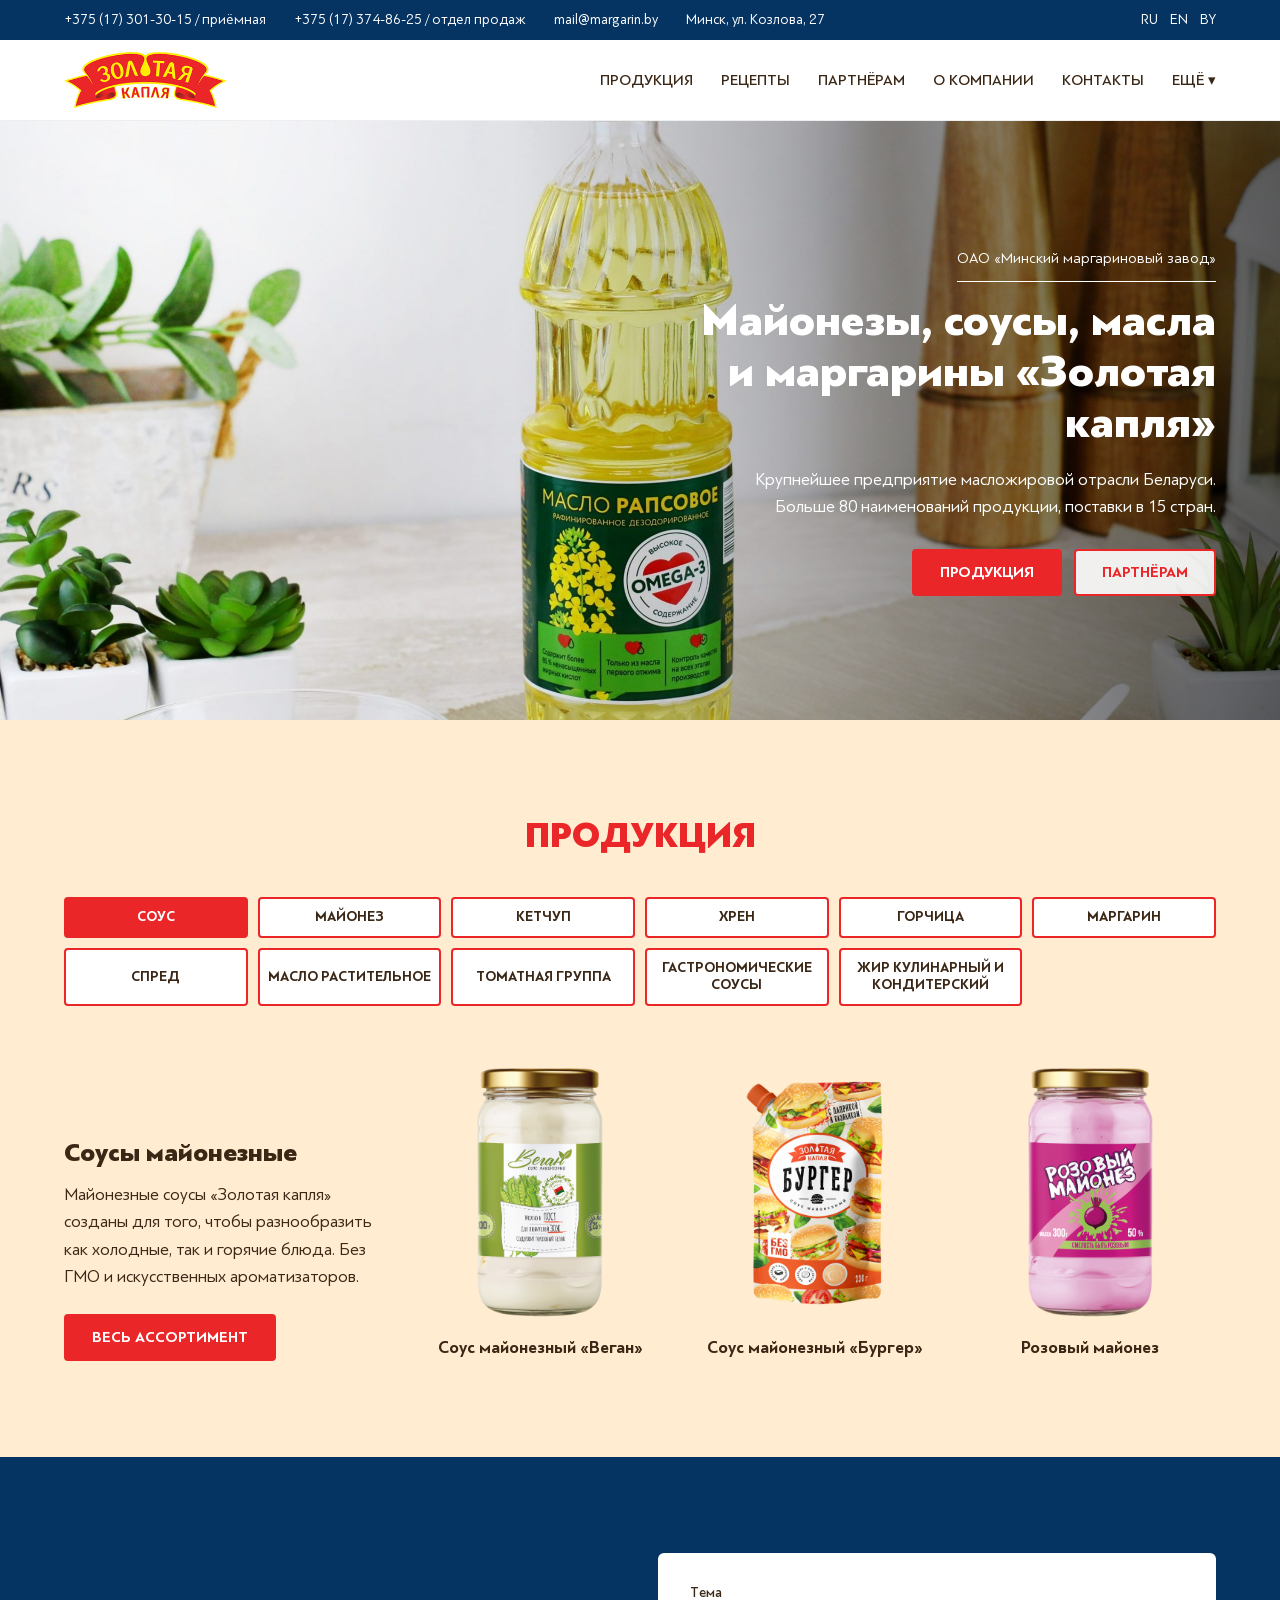
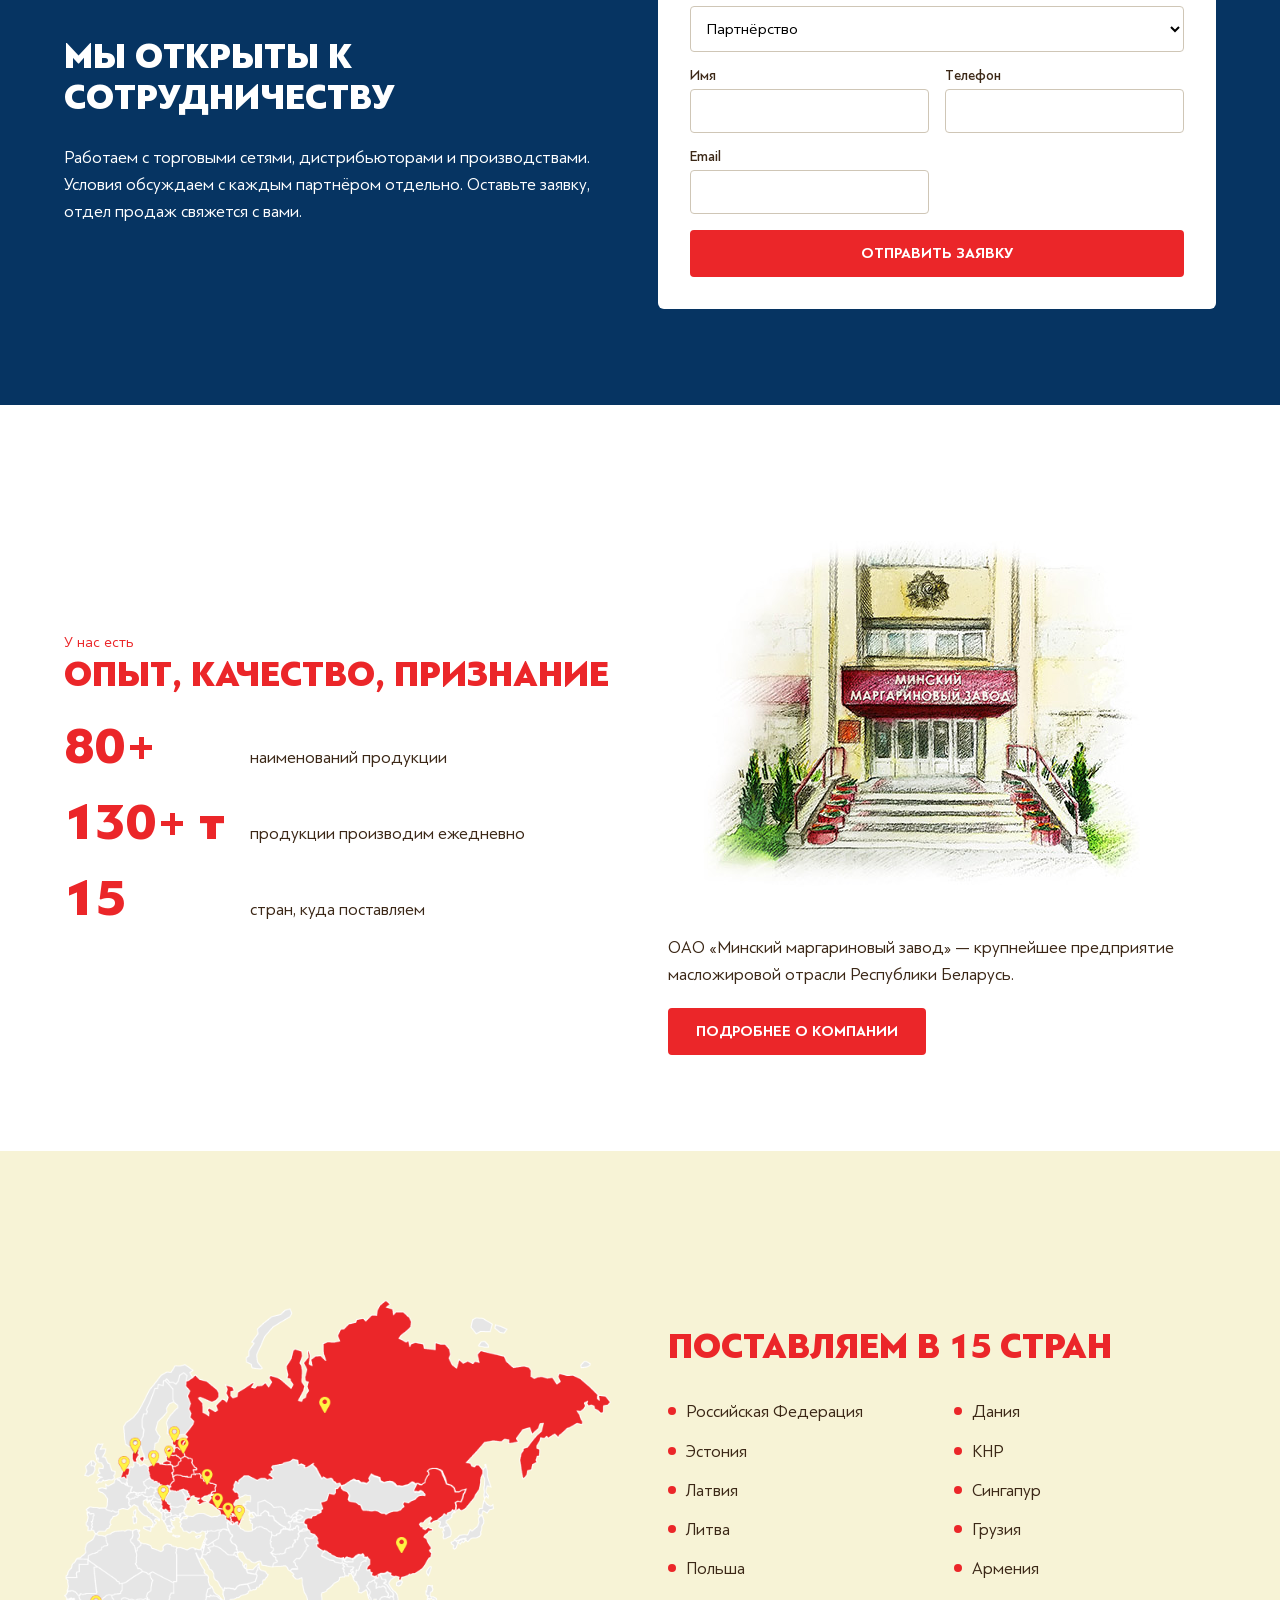
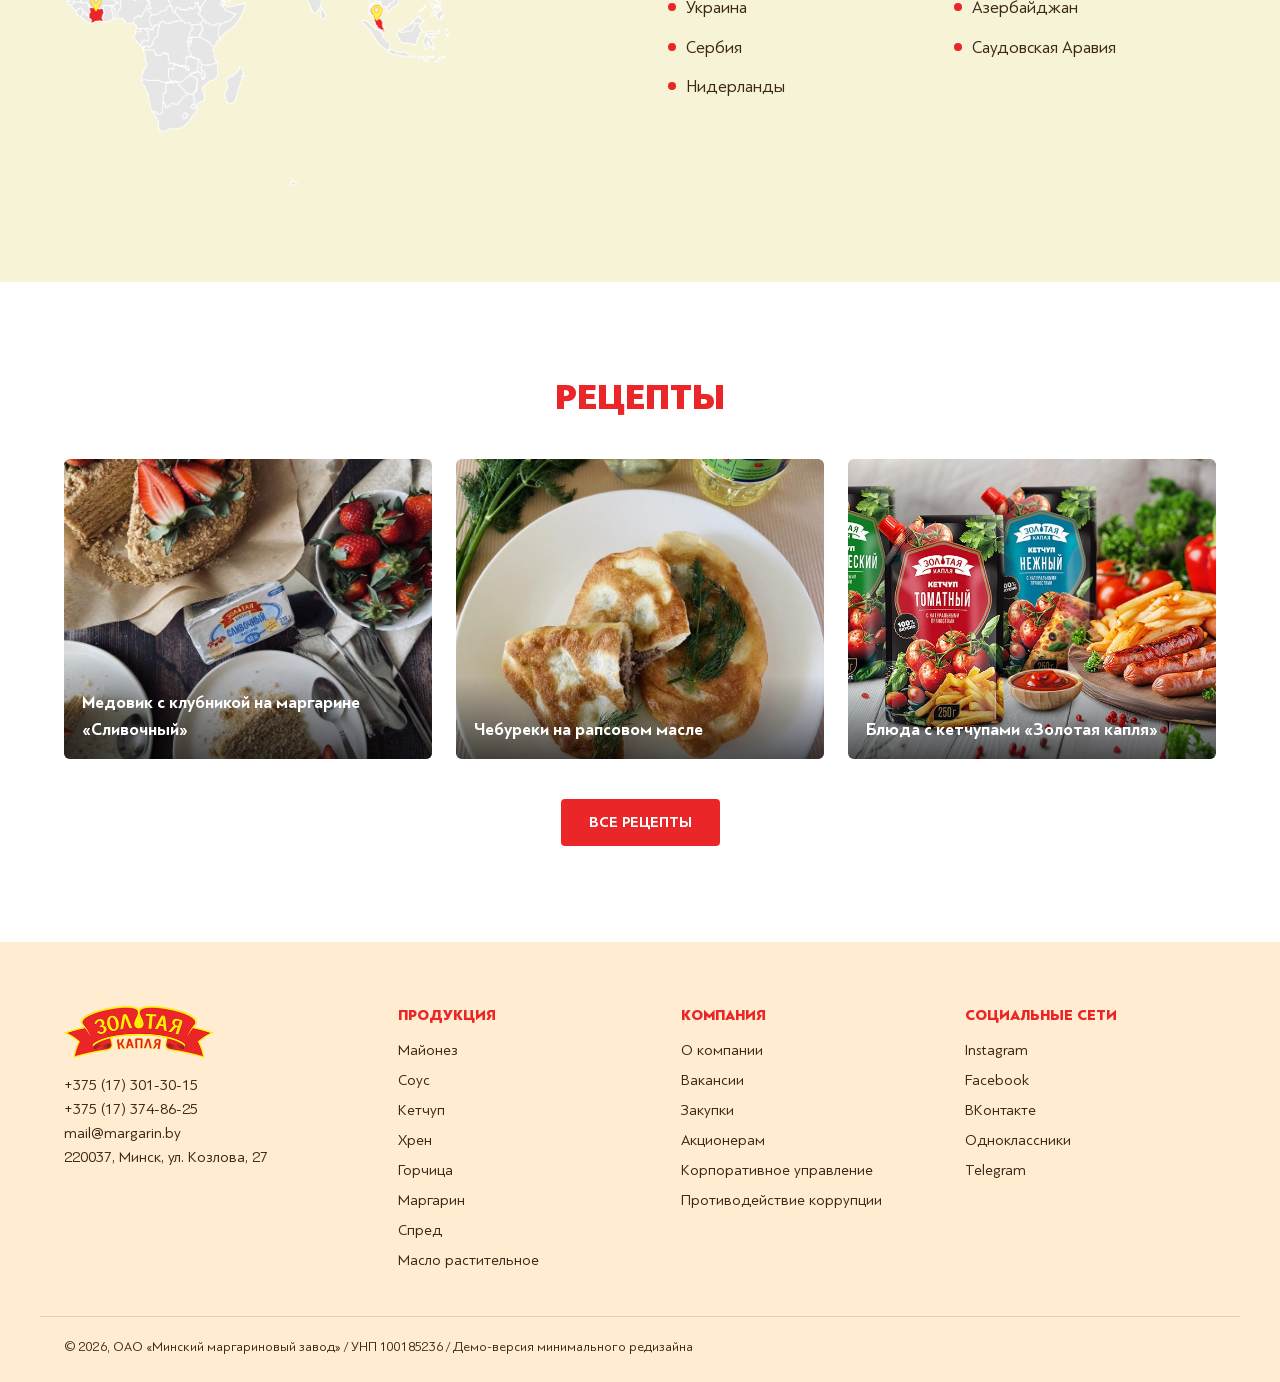
==== minimal/index.html @ 874c421f "Minimal redesign version in /minimal" ====
<!doctype html><html lang="ru"><head><meta charset="utf-8"><meta name="viewport" content="width=device-width,initial-scale=1">
<title>Минский маргариновый завод / Золотая капля</title><link rel="stylesheet" href="style.css"></head><body>
<div class="topbar"><div class="container tb">
  <a href="tel:+375173013015">+375 (17) 301-30-15 / приёмная</a><a href="tel:+375173748625">+375 (17) 374-86-25 / отдел продаж</a><a href="mailto:mail@margarin.by">mail@margarin.by</a><span>Минск, ул. Козлова, 27</span>
  <span class="lang"><a href="#">RU</a><a href="#">EN</a><a href="#">BY</a></span></div></div>
<header class="head"><div class="container hd">
  <a href="#" class="logo"><img src="../assets/logo.png" alt="Золотая капля"></a>
  <button class="burger" aria-expanded="false" aria-controls="nav">Меню</button>
  <nav id="nav" class="nav">
    <a href="#products">Продукция</a><a href="#recipes">Рецепты</a><a href="#partners">Партнёрам</a><a href="#about">О компании</a><a href="#contacts">Контакты</a>
    <div class="more"><button aria-expanded="false">Ещё</button><div class="drop">
      <a href="https://margarin.by/press-centr/news/">Новости</a><a href="https://margarin.by/vacancies/">Вакансии</a><a href="https://margarin.by/partners/zakupki/">Закупки</a><a href="https://margarin.by/press-centr/dlya-akczionerov/o-sobraniyah-akczionerov/">Акционерам</a><a href="https://margarin.by/korporativnoe-upravlenie/struktura-korporativnogo-upravleniya-oao-minskij-margarinovyj-zavod/">Корпоративное управление</a><a href="https://margarin.by/obrashheniya/">Обращения</a><a href="https://margarin.by/kafe/">Кафе</a><a href="https://margarin.by/turizm/">Туризм</a></div></div>
  </nav></div></header>

<section class="hero"><img src="../assets/hero.jpg" alt="Масло рапсовое «Золотая капля»">
  <div class="container"><div class="hero-tx">
    <p class="small">ОАО «Минский маргариновый завод»</p>
    <h1>Майонезы, соусы, масла и маргарины «Золотая капля»</h1>
    <p>Крупнейшее предприятие масложировой отрасли Беларуси. Больше 80 наименований продукции, поставки в 15 стран.</p>
    <div class="btns"><a class="btn" href="#products">Продукция</a><a class="btn ghost" href="#partners">Партнёрам</a></div>
  </div></div></section>

<section class="cats" id="products"><div class="container">
  <h2 class="title">Продукция</h2>
  <div class="cat-grid">
    <a class="on" href="https://margarin.by/product/sous/">Соус</a><a href="https://margarin.by/product/majonez/">Майонез</a><a href="https://margarin.by/product/ketchup/">Кетчуп</a><a href="https://margarin.by/product/hren/">Хрен</a><a href="https://margarin.by/product/gorchicza/">Горчица</a><a href="https://margarin.by/product/margarin/">Маргарин</a><a href="https://margarin.by/product/spred/">Спред</a><a href="https://margarin.by/product/maslo-rastitelnoe/">Масло растительное</a><a href="https://margarin.by/product/tomatnaya-gruppa/">Томатная группа</a><a href="https://margarin.by/product/inaya-produkcziya/">Гастрономические соусы</a><a href="https://margarin.by/product/zhir-kulinarnyj-i-konditerskij/">Жир кулинарный и кондитерский</a>
  </div>
  <div class="feat">
    <div class="feat-tx"><h3>Соусы майонезные</h3><p>Майонезные соусы «Золотая капля» созданы для того, чтобы разнообразить как холодные, так и горячие блюда. Без ГМО и искусственных ароматизаторов.</p><a class="btn" href="https://margarin.by/product/sous/">Весь ассортимент</a></div>
    <figure><img src="../assets/pack-vegan.png" alt=""><figcaption>Соус майонезный «Веган»</figcaption></figure>
    <figure><img src="../assets/pack-burger.png" alt=""><figcaption>Соус майонезный «Бургер»</figcaption></figure>
    <figure><img src="../assets/pack-pink.png" alt=""><figcaption>Розовый майонез</figcaption></figure>
  </div></div></section>

<section class="partner-cta" id="partners"><div class="container pc">
  <div><h2 class="title left">Мы открыты к сотрудничеству</h2><p>Работаем с торговыми сетями, дистрибьюторами и производствами. Условия обсуждаем с каждым партнёром отдельно. Оставьте заявку, отдел продаж свяжется с вами.</p></div>
  <form class="form" onsubmit="event.preventDefault();this.querySelector('.note').hidden=false">
    <label>Тема<select><option>Партнёрство</option><option>Прайс</option><option>Экспорт</option><option>Другое</option></select></label>
    <label>Имя<input required></label><label>Телефон<input type="tel" required></label><label>Email<input type="email"></label>
    <button class="btn">Отправить заявку</button><p class="note" hidden>Это демо: форма никуда не отправляется.</p>
  </form></div></section>

<section class="about" id="about"><div class="container ab">
  <div><p class="small red">У нас есть</p><h2 class="title left">Опыт, качество, признание</h2>
    <ul class="nums"><li><b>80+</b>наименований продукции</li><li><b>130+ т</b>продукции производим ежедневно</li><li><b>15</b>стран, куда поставляем</li></ul></div>
  <div class="ab-r"><img src="../assets/zavod.jpg" alt="Здание завода, иллюстрация"><p>ОАО «Минский маргариновый завод» — крупнейшее предприятие масложировой отрасли Республики Беларусь.</p><a class="btn" href="https://margarin.by/about/">Подробнее о компании</a></div>
</div></section>

<section class="export"><div class="container ex">
  <img src="../assets/map.png" alt="Карта экспорта">
  <div><h2 class="title left">Поставляем в 15 стран</h2><ul class="towns"><li>Российская Федерация</li><li>Эстония</li><li>Латвия</li><li>Литва</li><li>Польша</li><li>Украина</li><li>Сербия</li><li>Нидерланды</li><li>Дания</li><li>КНР</li><li>Сингапур</li><li>Грузия</li><li>Армения</li><li>Азербайджан</li><li>Саудовская Аравия</li></ul></div>
</div></section>

<section class="recipes" id="recipes"><div class="container">
  <h2 class="title">Рецепты</h2>
  <div class="rg">
    <a href="https://margarin.by/recipe/medovik-s-klubnikoj-na-margarine-slivochnyj-tm-zolotaya-kaplya/"><img src="../assets/medovik.jpg" alt=""><span>Медовик с клубникой на маргарине «Сливочный»</span></a>
    <a href="https://margarin.by/recipe/chebureki-na-rapsovom-masle/"><img src="../assets/cheburek.jpg" alt=""><span>Чебуреки на рапсовом масле</span></a>
    <a href="https://margarin.by/recipe/"><img src="../assets/ketchupy.jpg" alt=""><span>Блюда с кетчупами «Золотая капля»</span></a>
  </div><p class="center"><a class="btn" href="https://margarin.by/recipe/">Все рецепты</a></p></div></section>

<footer class="foot" id="contacts"><div class="container ft">
  <div><img src="../assets/logo.png" alt="" width="150"><p><a href="tel:+375173013015">+375 (17) 301-30-15</a><br><a href="tel:+375173748625">+375 (17) 374-86-25</a><br><a href="mailto:mail@margarin.by">mail@margarin.by</a><br>220037, Минск, ул. Козлова, 27</p></div>
  <div><h4>Продукция</h4><a href="#">Майонез</a><a href="#">Соус</a><a href="#">Кетчуп</a><a href="#">Хрен</a><a href="#">Горчица</a><a href="#">Маргарин</a><a href="#">Спред</a><a href="#">Масло растительное</a></div>
  <div><h4>Компания</h4><a href="#">О компании</a><a href="#">Вакансии</a><a href="#">Закупки</a><a href="#">Акционерам</a><a href="#">Корпоративное управление</a><a href="#">Противодействие коррупции</a></div>
  <div><h4>Социальные сети</h4><a href="#">Instagram</a><a href="#">Facebook</a><a href="#">ВКонтакте</a><a href="#">Одноклассники</a><a href="#">Telegram</a></div>
</div><div class="container copy">© 2026, ОАО «Минский маргариновый завод» / УНП 100185236 / Демо-версия минимального редизайна</div></footer>
<script>
const b=document.querySelector('.burger'),n=document.getElementById('nav');b.onclick=()=>{const o=n.classList.toggle('open');b.setAttribute('aria-expanded',o)};
document.querySelectorAll('.nav > a').forEach(a=>a.onclick=()=>{n.classList.remove('open');b.setAttribute('aria-expanded',false)});
const m=document.querySelector('.more button');m.onclick=e=>{e.stopPropagation();const o=m.parentElement.classList.toggle('open');m.setAttribute('aria-expanded',o)};document.onclick=()=>m.parentElement.classList.remove('open');
</script></body></html>
---- minimal/style.css ----
@font-face{font-family:PF;src:url(../fonts/PFBagueSansPro.woff) format('woff');font-weight:400}
@font-face{font-family:PF;src:url(../fonts/PFBagueSansPro-Medium.woff) format('woff');font-weight:500}
@font-face{font-family:PF;src:url(../fonts/PFBagueSansPro-Bold.woff) format('woff');font-weight:700}
@font-face{font-family:PF;src:url(../fonts/PFBagueSansPro-Black.woff) format('woff');font-weight:900}
:root{--red:#EB2629;--navy:#063462;--brown:#3B2716;--cream:#F7F3D6;--cream2:#FFECD1}
*{box-sizing:border-box;margin:0;padding:0}body{font:400 17px/1.6 PF,Arial,sans-serif;color:var(--brown);background:#fff}
a{color:inherit;text-decoration:none}img{max-width:100%;display:block}ul{list-style:none}
.container{max-width:1200px;margin:0 auto;padding:0 24px}
.topbar{background:var(--navy);color:#fff;font-size:14px}.tb{display:flex;gap:28px;align-items:center;height:40px}.tb a:hover{text-decoration:underline}.lang{margin-left:auto;display:flex;gap:12px}
.head{background:#fff;box-shadow:0 1px 0 #eee;position:sticky;top:0;z-index:10}.hd{display:flex;align-items:center;height:80px;gap:30px}.logo img{height:56px}
.nav{display:flex;gap:28px;margin-left:auto;align-items:center;font:500 15px PF;text-transform:uppercase}.nav a:hover,.more button:hover{color:var(--red)}
.more{position:relative}.more button{font:inherit;text-transform:uppercase;background:none;border:0;cursor:pointer;color:inherit}.more button:after{content:" ▾"}
.drop{display:none;position:absolute;right:0;top:34px;background:#fff;border:1px solid #eee;box-shadow:0 8px 24px rgba(0,0,0,.08);padding:10px 0;min-width:260px;text-transform:none}.more.open .drop{display:block}.drop a{display:block;padding:8px 20px}
.burger{display:none;margin-left:auto;background:var(--red);color:#fff;border:0;font:700 15px PF;padding:10px 18px;border-radius:4px}
.hero{position:relative;height:600px;overflow:hidden}.hero>img{position:absolute;inset:0;width:100%;height:100%;object-fit:cover;object-position:35% 50%}
.hero:after{content:"";position:absolute;inset:0;background:linear-gradient(90deg,transparent 40%,rgba(0,0,0,.6))}
.hero .container{position:relative;z-index:1;height:100%;display:flex;justify-content:flex-end;align-items:center}
.hero-tx{max-width:520px;color:#fff;text-align:right}.hero-tx h1{font:900 46px/1.1 PF;margin:14px 0 18px}.hero-tx .small{border-bottom:1px solid #fff;display:inline-block;padding-bottom:10px}.btns{display:flex;gap:12px;justify-content:flex-end;margin-top:28px}
.btn{display:inline-block;background:var(--red);color:#fff;font:700 15px PF;text-transform:uppercase;padding:13px 26px;border-radius:4px;border:2px solid var(--red);cursor:pointer}.btn:hover{background:#c81e21}
.btn.ghost{background:rgba(255,255,255,.9);color:var(--red)}
.title{font:900 36px/1.15 PF;color:var(--red);text-transform:uppercase;text-align:center;margin-bottom:40px}.title.left{text-align:left;margin-bottom:24px}
.small{font-size:15px}.red{color:var(--red)}.center{text-align:center;margin-top:40px}
section{padding:96px 0}
.cats{background:var(--cream2)}.cat-grid{display:grid;grid-template-columns:repeat(6,1fr);gap:10px;margin-bottom:56px}
.cat-grid a{border:2px solid var(--red);border-radius:4px;padding:10px 8px;text-align:center;font:700 14px/1.2 PF;text-transform:uppercase;display:flex;align-items:center;justify-content:center;background:#fff}.cat-grid a.on,.cat-grid a:hover{background:var(--red);color:#fff}
.feat{display:grid;grid-template-columns:1.3fr 1fr 1fr 1fr;gap:24px;align-items:end}.feat h3{font:900 26px PF;margin-bottom:12px}.feat p{margin-bottom:24px}
.feat figure img{height:260px;width:100%;object-fit:contain}.feat figcaption{text-align:center;font-weight:700;margin-top:12px}
.partner-cta{background:var(--navy);color:#fff}.pc{display:grid;grid-template-columns:1fr 1fr;gap:56px;align-items:center}.partner-cta .title{color:#fff}
.form{background:#fff;color:var(--brown);padding:32px;border-radius:6px;display:grid;grid-template-columns:1fr 1fr;gap:16px}.form label{display:flex;flex-direction:column;font:500 14px PF;gap:6px}.form label:first-child{grid-column:1/-1}
.form input,.form select{font:16px PF;padding:12px;border:1px solid #cfc6b6;border-radius:4px;background:#fff}.form .btn{grid-column:1/-1}.note{grid-column:1/-1;font-size:14px;color:var(--navy)}
.about{background:#fff}.ab{display:grid;grid-template-columns:1fr 1fr;gap:56px;align-items:center}
.nums{display:grid;gap:24px;margin-top:16px}.nums li{display:flex;align-items:baseline;gap:16px;font-size:17px}.nums b{font:900 52px/1 PF;color:var(--red);min-width:170px}
.ab-r p{margin:20px 0}
.export{background:var(--cream)}.ex{display:grid;grid-template-columns:1fr 1fr;gap:56px;align-items:center}.towns{columns:2;gap:24px}.towns li{padding:6px 0 6px 18px;position:relative}.towns li:before{content:"";position:absolute;left:0;top:15px;width:8px;height:8px;border-radius:50%;background:var(--red)}
.rg{display:grid;grid-template-columns:repeat(3,1fr);gap:24px}.rg a{position:relative;border-radius:6px;overflow:hidden}.rg img{height:300px;width:100%;object-fit:cover}.rg span{position:absolute;left:0;right:0;bottom:0;padding:40px 18px 16px;color:#fff;font-weight:700;background:linear-gradient(transparent,rgba(0,0,0,.65))}
.foot{background:var(--cream2);padding:64px 0 24px;font-size:15px}.ft{display:grid;grid-template-columns:1.2fr 1fr 1fr 1fr;gap:32px}.ft h4{font:900 15px PF;text-transform:uppercase;color:var(--red);margin-bottom:12px}.ft div a{display:block;padding:3px 0}.ft p{margin-top:16px}.ft p a{display:inline}
.copy{margin-top:40px;padding-top:20px;border-top:1px solid rgba(59,39,22,.15);font-size:13px}
@media(max-width:900px){
 .tb{gap:16px;overflow-x:auto;white-space:nowrap;font-size:13px}.tb>a:first-child,.tb span:not(.lang),.tb a[href^=mailto]{display:none}
 .hd{height:68px}.logo img{height:44px}.burger{display:block}
 .nav{display:none;position:absolute;top:68px;left:0;right:0;background:#fff;flex-direction:column;align-items:stretch;gap:0;padding:8px 24px 20px;box-shadow:0 8px 20px rgba(0,0,0,.1)}.nav.open{display:flex}.nav>a,.more button{padding:12px 0;border-bottom:1px solid #eee;text-align:left;width:100%}.drop{position:static;box-shadow:none;border:0}
 .hero{height:560px}.hero>img{object-position:30% 50%}.hero:after{background:linear-gradient(0deg,rgba(0,0,0,.78) 45%,transparent 80%)}.hero .container{align-items:flex-end;padding-bottom:40px}.hero-tx{text-align:left}.hero-tx h1{font-size:32px}.btns{justify-content:flex-start}
 section{padding:64px 0}.title{font-size:28px;margin-bottom:28px}
 .cat-grid{display:flex;overflow-x:auto;margin:0 -24px 40px;padding:0 24px 8px;scroll-snap-type:x mandatory;scroll-padding-left:24px}.cat-grid a{flex:0 0 auto;white-space:nowrap;scroll-snap-align:start;padding:10px 14px}
 .feat{grid-template-columns:1fr 1fr}.feat-tx{grid-column:1/-1}.feat figure:last-child{display:none}.feat figure img{height:200px}
 .pc,.ab,.ex{grid-template-columns:1fr;gap:32px}.form{grid-template-columns:1fr;padding:22px}.nums b{font-size:40px;min-width:120px}
 .rg{grid-template-columns:1fr}.rg img{height:220px}.ft{grid-template-columns:1fr 1fr}
}
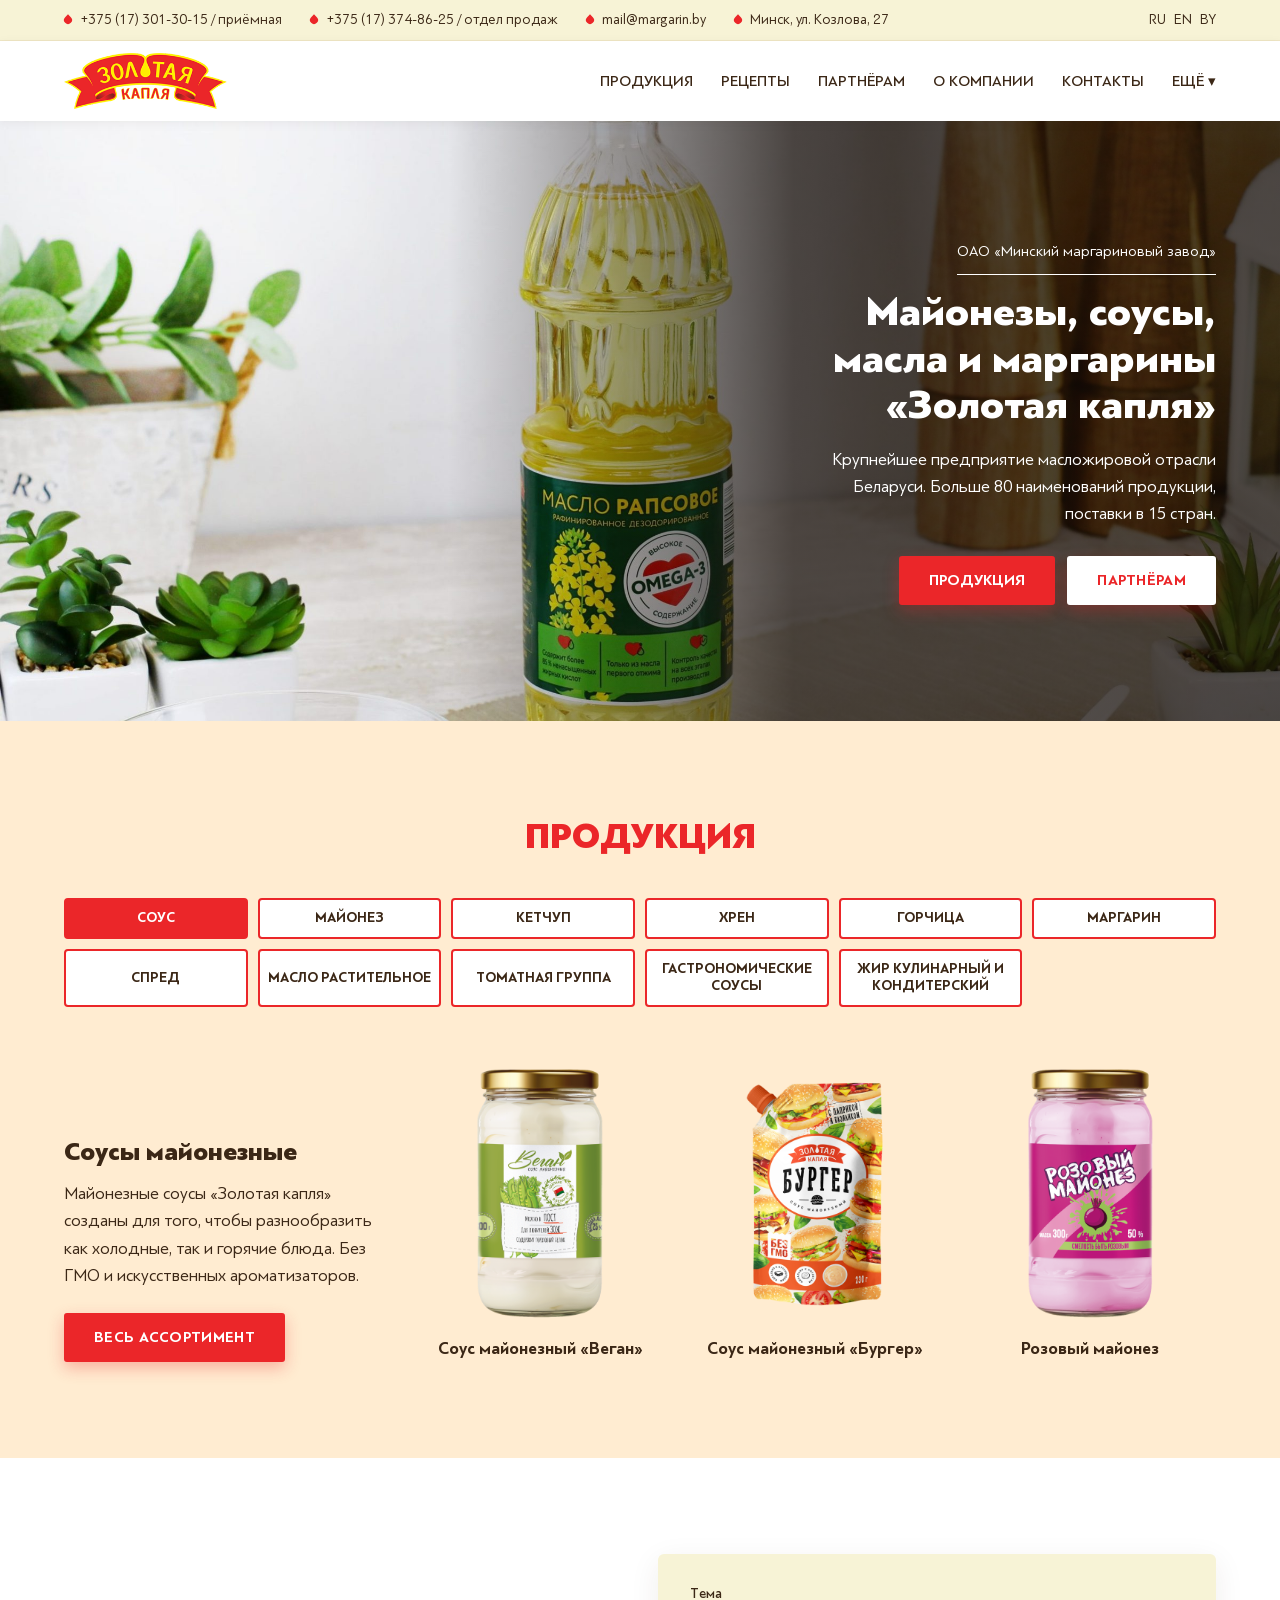
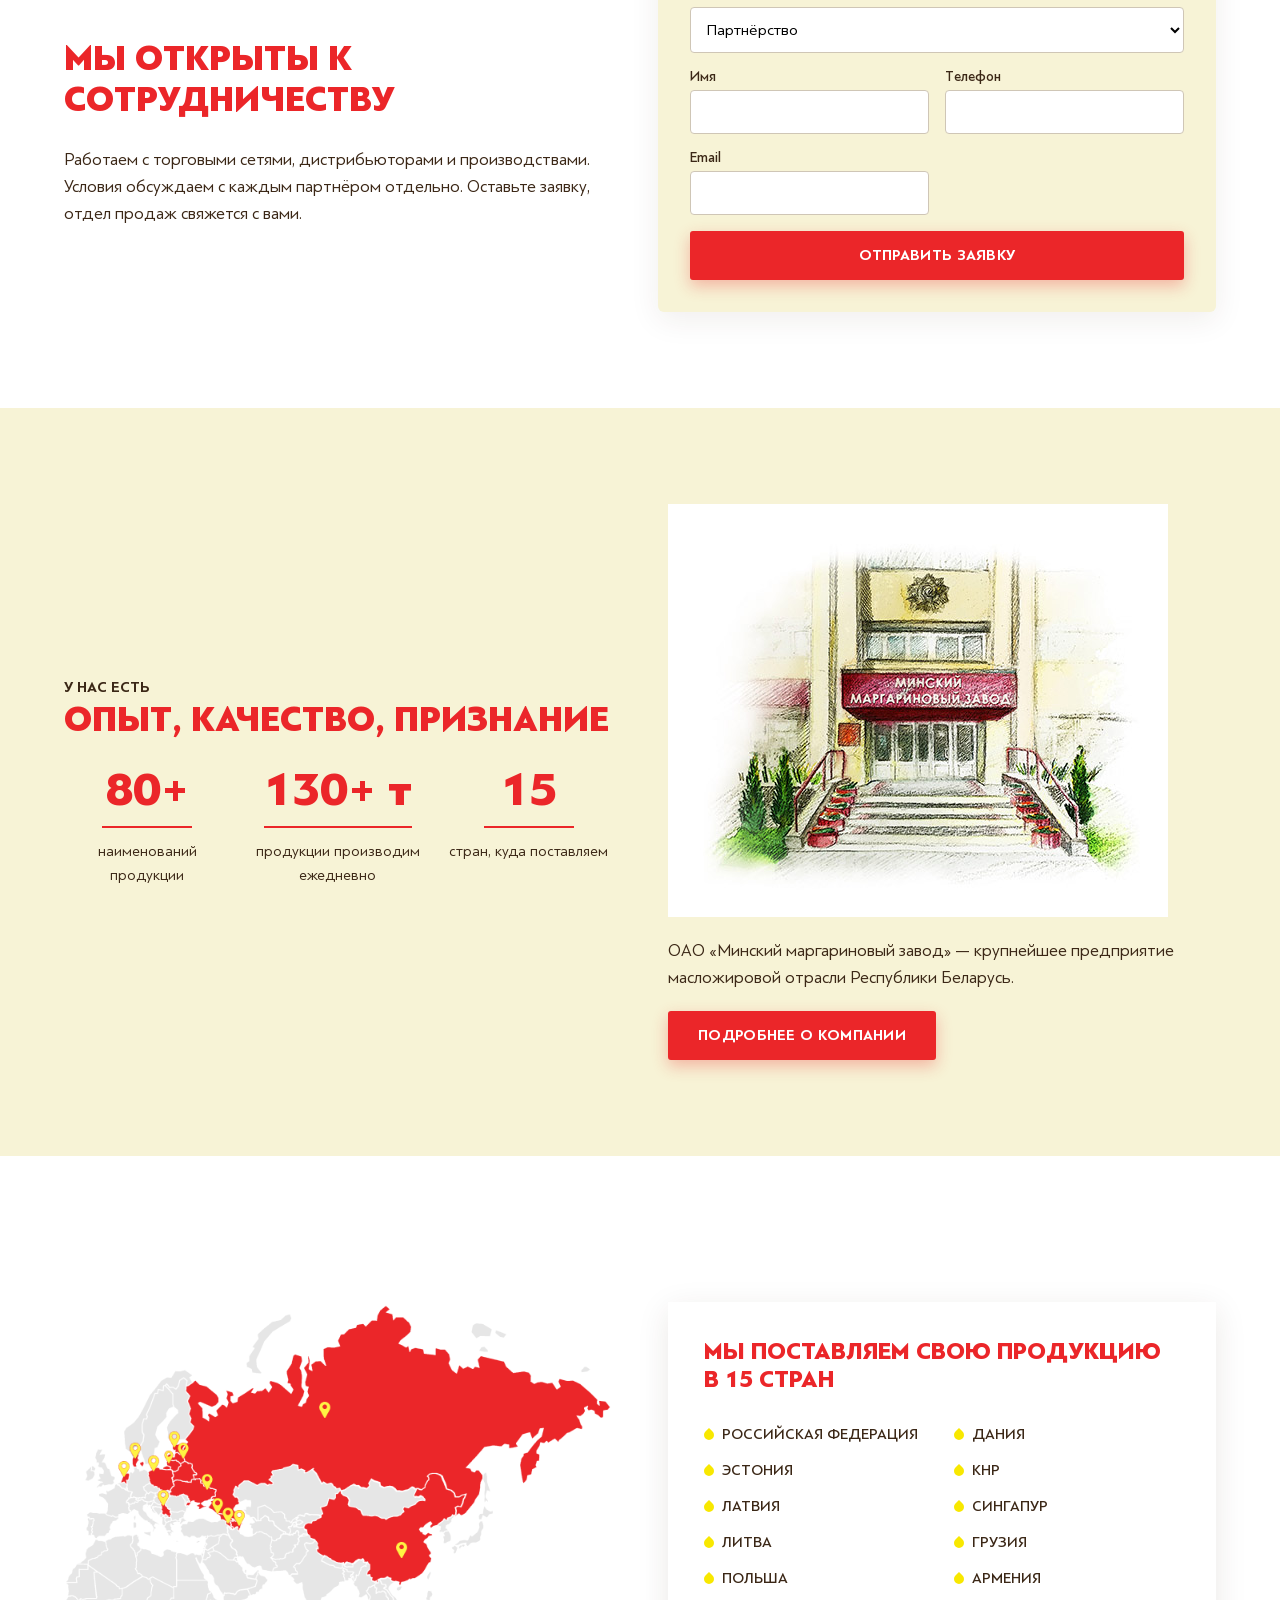
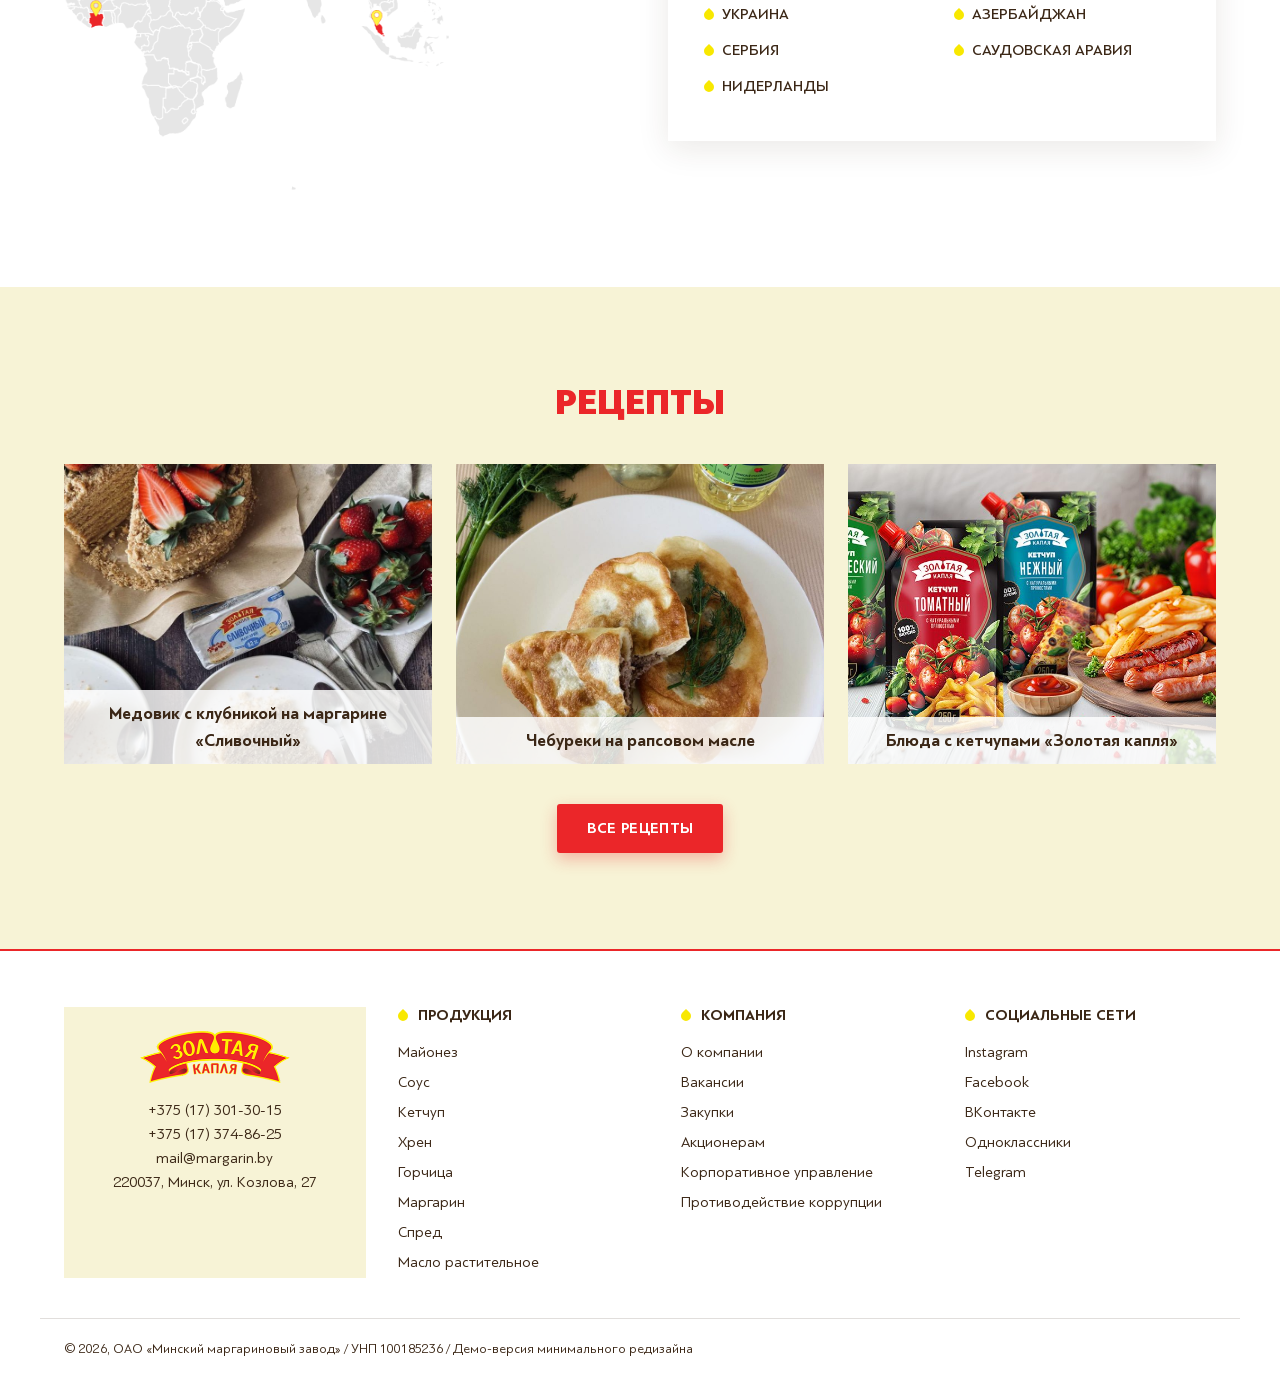
==== commit a66b1f91: "Minimal: no navy, closer to current site look" ====
--- a/minimal/index.html
+++ b/minimal/index.html
@@ -41,14 +41,14 @@
   </form></div></section>
 
 <section class="about" id="about"><div class="container ab">
-  <div><p class="small red">У нас есть</p><h2 class="title left">Опыт, качество, признание</h2>
+  <div><p class="small" style="font-weight:700;text-transform:uppercase">У нас есть</p><h2 class="title left">Опыт, качество, признание</h2>
     <ul class="nums"><li><b>80+</b>наименований продукции</li><li><b>130+ т</b>продукции производим ежедневно</li><li><b>15</b>стран, куда поставляем</li></ul></div>
   <div class="ab-r"><img src="../assets/zavod.jpg" alt="Здание завода, иллюстрация"><p>ОАО «Минский маргариновый завод» — крупнейшее предприятие масложировой отрасли Республики Беларусь.</p><a class="btn" href="https://margarin.by/about/">Подробнее о компании</a></div>
 </div></section>
 
 <section class="export"><div class="container ex">
   <img src="../assets/map.png" alt="Карта экспорта">
-  <div><h2 class="title left">Поставляем в 15 стран</h2><ul class="towns"><li>Российская Федерация</li><li>Эстония</li><li>Латвия</li><li>Литва</li><li>Польша</li><li>Украина</li><li>Сербия</li><li>Нидерланды</li><li>Дания</li><li>КНР</li><li>Сингапур</li><li>Грузия</li><li>Армения</li><li>Азербайджан</li><li>Саудовская Аравия</li></ul></div>
+  <div><h2 class="title left" style="font-size:24px">Мы поставляем свою продукцию в 15 стран</h2><ul class="towns"><li>Российская Федерация</li><li>Эстония</li><li>Латвия</li><li>Литва</li><li>Польша</li><li>Украина</li><li>Сербия</li><li>Нидерланды</li><li>Дания</li><li>КНР</li><li>Сингапур</li><li>Грузия</li><li>Армения</li><li>Азербайджан</li><li>Саудовская Аравия</li></ul></div>
 </div></section>
 
 <section class="recipes" id="recipes"><div class="container">
--- a/minimal/style.css
+++ b/minimal/style.css
@@ -2,22 +2,22 @@
 @font-face{font-family:PF;src:url(../fonts/PFBagueSansPro-Medium.woff) format('woff');font-weight:500}
 @font-face{font-family:PF;src:url(../fonts/PFBagueSansPro-Bold.woff) format('woff');font-weight:700}
 @font-face{font-family:PF;src:url(../fonts/PFBagueSansPro-Black.woff) format('woff');font-weight:900}
-:root{--red:#EB2629;--navy:#063462;--brown:#3B2716;--cream:#F7F3D6;--cream2:#FFECD1}
+:root{--red:#EB2629;--yel:#F8E800;--brown:#3B2716;--cream:#F7F3D6;--cream2:#FFECD1}
 *{box-sizing:border-box;margin:0;padding:0}body{font:400 17px/1.6 PF,Arial,sans-serif;color:var(--brown);background:#fff}
 a{color:inherit;text-decoration:none}img{max-width:100%;display:block}ul{list-style:none}
 .container{max-width:1200px;margin:0 auto;padding:0 24px}
-.topbar{background:var(--navy);color:#fff;font-size:14px}.tb{display:flex;gap:28px;align-items:center;height:40px}.tb a:hover{text-decoration:underline}.lang{margin-left:auto;display:flex;gap:12px}
-.head{background:#fff;box-shadow:0 1px 0 #eee;position:sticky;top:0;z-index:10}.hd{display:flex;align-items:center;height:80px;gap:30px}.logo img{height:56px}
+.topbar{background:var(--cream);color:var(--brown);font-size:14px;border-bottom:1px solid #efe6c4}.tb{display:flex;gap:28px;align-items:center;height:40px}.tb a:hover{color:var(--red)}.tb a,.tb span{display:inline-flex;align-items:center;gap:8px}.tb>a:before,.tb>span:not(.lang):before{content:'';width:8px;height:8px;background:var(--red);border-radius:50% 0 50% 50%;transform:rotate(-45deg)}.lang{margin-left:auto;display:flex;gap:12px}
+.head{background:#fff;box-shadow:0 2px 10px rgba(59,39,22,.06);position:sticky;top:0;z-index:10}.hd{display:flex;align-items:center;height:80px;gap:30px}.logo img{height:56px}
 .nav{display:flex;gap:28px;margin-left:auto;align-items:center;font:500 15px PF;text-transform:uppercase}.nav a:hover,.more button:hover{color:var(--red)}
 .more{position:relative}.more button{font:inherit;text-transform:uppercase;background:none;border:0;cursor:pointer;color:inherit}.more button:after{content:" ▾"}
 .drop{display:none;position:absolute;right:0;top:34px;background:#fff;border:1px solid #eee;box-shadow:0 8px 24px rgba(0,0,0,.08);padding:10px 0;min-width:260px;text-transform:none}.more.open .drop{display:block}.drop a{display:block;padding:8px 20px}
 .burger{display:none;margin-left:auto;background:var(--red);color:#fff;border:0;font:700 15px PF;padding:10px 18px;border-radius:4px}
 .hero{position:relative;height:600px;overflow:hidden}.hero>img{position:absolute;inset:0;width:100%;height:100%;object-fit:cover;object-position:35% 50%}
-.hero:after{content:"";position:absolute;inset:0;background:linear-gradient(90deg,transparent 40%,rgba(0,0,0,.6))}
+.hero:after{content:"";position:absolute;inset:0;background:linear-gradient(90deg,transparent 35%,rgba(20,12,6,.72) 62%)}
 .hero .container{position:relative;z-index:1;height:100%;display:flex;justify-content:flex-end;align-items:center}
-.hero-tx{max-width:520px;color:#fff;text-align:right}.hero-tx h1{font:900 46px/1.1 PF;margin:14px 0 18px}.hero-tx .small{border-bottom:1px solid #fff;display:inline-block;padding-bottom:10px}.btns{display:flex;gap:12px;justify-content:flex-end;margin-top:28px}
-.btn{display:inline-block;background:var(--red);color:#fff;font:700 15px PF;text-transform:uppercase;padding:13px 26px;border-radius:4px;border:2px solid var(--red);cursor:pointer}.btn:hover{background:#c81e21}
-.btn.ghost{background:rgba(255,255,255,.9);color:var(--red)}
+.hero-tx{max-width:430px;color:#fff;text-align:right}.hero-tx h1{font:900 42px/1.1 PF;margin:14px 0 18px}.hero-tx .small{border-bottom:1px solid #fff;display:inline-block;padding-bottom:10px}.btns{display:flex;gap:12px;justify-content:flex-end;margin-top:28px}
+.btn{display:inline-block;background:var(--red);color:#fff;font:700 15px PF;text-transform:uppercase;padding:14px 28px;border-radius:3px;border:2px solid var(--red);cursor:pointer;box-shadow:0 6px 16px rgba(235,38,41,.3);letter-spacing:.02em}.btn:hover{background:#c81e21}
+.btn.ghost{background:#fff;color:var(--red);border-color:#fff}
 .title{font:900 36px/1.15 PF;color:var(--red);text-transform:uppercase;text-align:center;margin-bottom:40px}.title.left{text-align:left;margin-bottom:24px}
 .small{font-size:15px}.red{color:var(--red)}.center{text-align:center;margin-top:40px}
 section{padding:96px 0}
@@ -25,17 +25,17 @@
 .cat-grid a{border:2px solid var(--red);border-radius:4px;padding:10px 8px;text-align:center;font:700 14px/1.2 PF;text-transform:uppercase;display:flex;align-items:center;justify-content:center;background:#fff}.cat-grid a.on,.cat-grid a:hover{background:var(--red);color:#fff}
 .feat{display:grid;grid-template-columns:1.3fr 1fr 1fr 1fr;gap:24px;align-items:end}.feat h3{font:900 26px PF;margin-bottom:12px}.feat p{margin-bottom:24px}
 .feat figure img{height:260px;width:100%;object-fit:contain}.feat figcaption{text-align:center;font-weight:700;margin-top:12px}
-.partner-cta{background:var(--navy);color:#fff}.pc{display:grid;grid-template-columns:1fr 1fr;gap:56px;align-items:center}.partner-cta .title{color:#fff}
-.form{background:#fff;color:var(--brown);padding:32px;border-radius:6px;display:grid;grid-template-columns:1fr 1fr;gap:16px}.form label{display:flex;flex-direction:column;font:500 14px PF;gap:6px}.form label:first-child{grid-column:1/-1}
-.form input,.form select{font:16px PF;padding:12px;border:1px solid #cfc6b6;border-radius:4px;background:#fff}.form .btn{grid-column:1/-1}.note{grid-column:1/-1;font-size:14px;color:var(--navy)}
-.about{background:#fff}.ab{display:grid;grid-template-columns:1fr 1fr;gap:56px;align-items:center}
-.nums{display:grid;gap:24px;margin-top:16px}.nums li{display:flex;align-items:baseline;gap:16px;font-size:17px}.nums b{font:900 52px/1 PF;color:var(--red);min-width:170px}
+.partner-cta{background:#fff;color:var(--brown)}.pc{display:grid;grid-template-columns:1fr 1fr;gap:56px;align-items:center}.partner-cta .title{color:var(--red)}
+.form{background:var(--cream);box-shadow:0 8px 30px rgba(59,39,22,.08);color:var(--brown);padding:32px;border-radius:6px;display:grid;grid-template-columns:1fr 1fr;gap:16px}.form label{display:flex;flex-direction:column;font:500 14px PF;gap:6px}.form label:first-child{grid-column:1/-1}
+.form input,.form select{font:16px PF;padding:12px;border:1px solid #cfc6b6;border-radius:4px;background:#fff}.form .btn{grid-column:1/-1}.note{grid-column:1/-1;font-size:14px;color:var(--brown);font-weight:700}
+.about{background:var(--cream)}.ab{display:grid;grid-template-columns:1fr 1fr;gap:56px;align-items:center}
+.nums{display:grid;grid-template-columns:repeat(3,1fr);gap:24px;margin-top:24px;text-align:center}.nums li{font-size:15px;display:flex;flex-direction:column;align-items:center}.nums b{font:900 48px/1 PF;color:var(--red);padding-bottom:12px;margin-bottom:12px;border-bottom:2px solid var(--red);min-width:90px}
 .ab-r p{margin:20px 0}
-.export{background:var(--cream)}.ex{display:grid;grid-template-columns:1fr 1fr;gap:56px;align-items:center}.towns{columns:2;gap:24px}.towns li{padding:6px 0 6px 18px;position:relative}.towns li:before{content:"";position:absolute;left:0;top:15px;width:8px;height:8px;border-radius:50%;background:var(--red)}
-.rg{display:grid;grid-template-columns:repeat(3,1fr);gap:24px}.rg a{position:relative;border-radius:6px;overflow:hidden}.rg img{height:300px;width:100%;object-fit:cover}.rg span{position:absolute;left:0;right:0;bottom:0;padding:40px 18px 16px;color:#fff;font-weight:700;background:linear-gradient(transparent,rgba(0,0,0,.65))}
-.foot{background:var(--cream2);padding:64px 0 24px;font-size:15px}.ft{display:grid;grid-template-columns:1.2fr 1fr 1fr 1fr;gap:32px}.ft h4{font:900 15px PF;text-transform:uppercase;color:var(--red);margin-bottom:12px}.ft div a{display:block;padding:3px 0}.ft p{margin-top:16px}.ft p a{display:inline}
+.export{background:#fff}.ex{display:grid;grid-template-columns:1fr 1fr;gap:56px;align-items:center}.towns{columns:2;gap:24px}.towns li{padding:6px 0 6px 18px;position:relative}.towns li{text-transform:uppercase;font-size:15px;font-weight:500}.towns li:before{content:"";position:absolute;left:0;top:13px;width:10px;height:10px;border-radius:50% 0 50% 50%;transform:rotate(-45deg);background:var(--yel)}.ex>div{background:#fff;box-shadow:0 8px 30px rgba(59,39,22,.1);padding:36px}
+.rg{display:grid;grid-template-columns:repeat(3,1fr);gap:24px}.rg a{position:relative;border-radius:6px;overflow:hidden}.rg img{height:300px;width:100%;object-fit:cover}.recipes{background:var(--cream)}.rg a{border-radius:0}.rg span{position:absolute;left:0;right:0;bottom:0;padding:10px 16px;color:var(--brown);font-weight:700;text-align:center;background:rgba(255,255,255,.82)}
+.foot{background:#fff;border-top:2px solid var(--red);padding:56px 0 24px;font-size:15px}.ft{display:grid;grid-template-columns:1.2fr 1fr 1fr 1fr;gap:32px}.ft h4{font:700 15px PF;text-transform:uppercase;color:var(--brown);margin-bottom:14px;display:flex;align-items:center;gap:10px}.ft h4:before{content:'';width:10px;height:10px;background:var(--yel);border-radius:50% 0 50% 50%;transform:rotate(-45deg)}.ft>div:first-child{background:var(--cream);padding:24px;text-align:center}.ft>div:first-child img{margin:0 auto}.ft div a{display:block;padding:3px 0}.ft p{margin-top:16px}.ft p a{display:inline}
 .copy{margin-top:40px;padding-top:20px;border-top:1px solid rgba(59,39,22,.15);font-size:13px}
-@media(max-width:900px){
+@media(max-width:900px){.hero-tx{max-width:none}
  .tb{gap:16px;overflow-x:auto;white-space:nowrap;font-size:13px}.tb>a:first-child,.tb span:not(.lang),.tb a[href^=mailto]{display:none}
  .hd{height:68px}.logo img{height:44px}.burger{display:block}
  .nav{display:none;position:absolute;top:68px;left:0;right:0;background:#fff;flex-direction:column;align-items:stretch;gap:0;padding:8px 24px 20px;box-shadow:0 8px 20px rgba(0,0,0,.1)}.nav.open{display:flex}.nav>a,.more button{padding:12px 0;border-bottom:1px solid #eee;text-align:left;width:100%}.drop{position:static;box-shadow:none;border:0}
@@ -43,6 +43,6 @@
  section{padding:64px 0}.title{font-size:28px;margin-bottom:28px}
  .cat-grid{display:flex;overflow-x:auto;margin:0 -24px 40px;padding:0 24px 8px;scroll-snap-type:x mandatory;scroll-padding-left:24px}.cat-grid a{flex:0 0 auto;white-space:nowrap;scroll-snap-align:start;padding:10px 14px}
  .feat{grid-template-columns:1fr 1fr}.feat-tx{grid-column:1/-1}.feat figure:last-child{display:none}.feat figure img{height:200px}
- .pc,.ab,.ex{grid-template-columns:1fr;gap:32px}.form{grid-template-columns:1fr;padding:22px}.nums b{font-size:40px;min-width:120px}
+ .pc,.ab,.ex{grid-template-columns:1fr;gap:32px}.form{grid-template-columns:1fr;padding:22px}.nums{grid-template-columns:1fr}.nums b{font-size:40px}
  .rg{grid-template-columns:1fr}.rg img{height:220px}.ft{grid-template-columns:1fr 1fr}
 }
